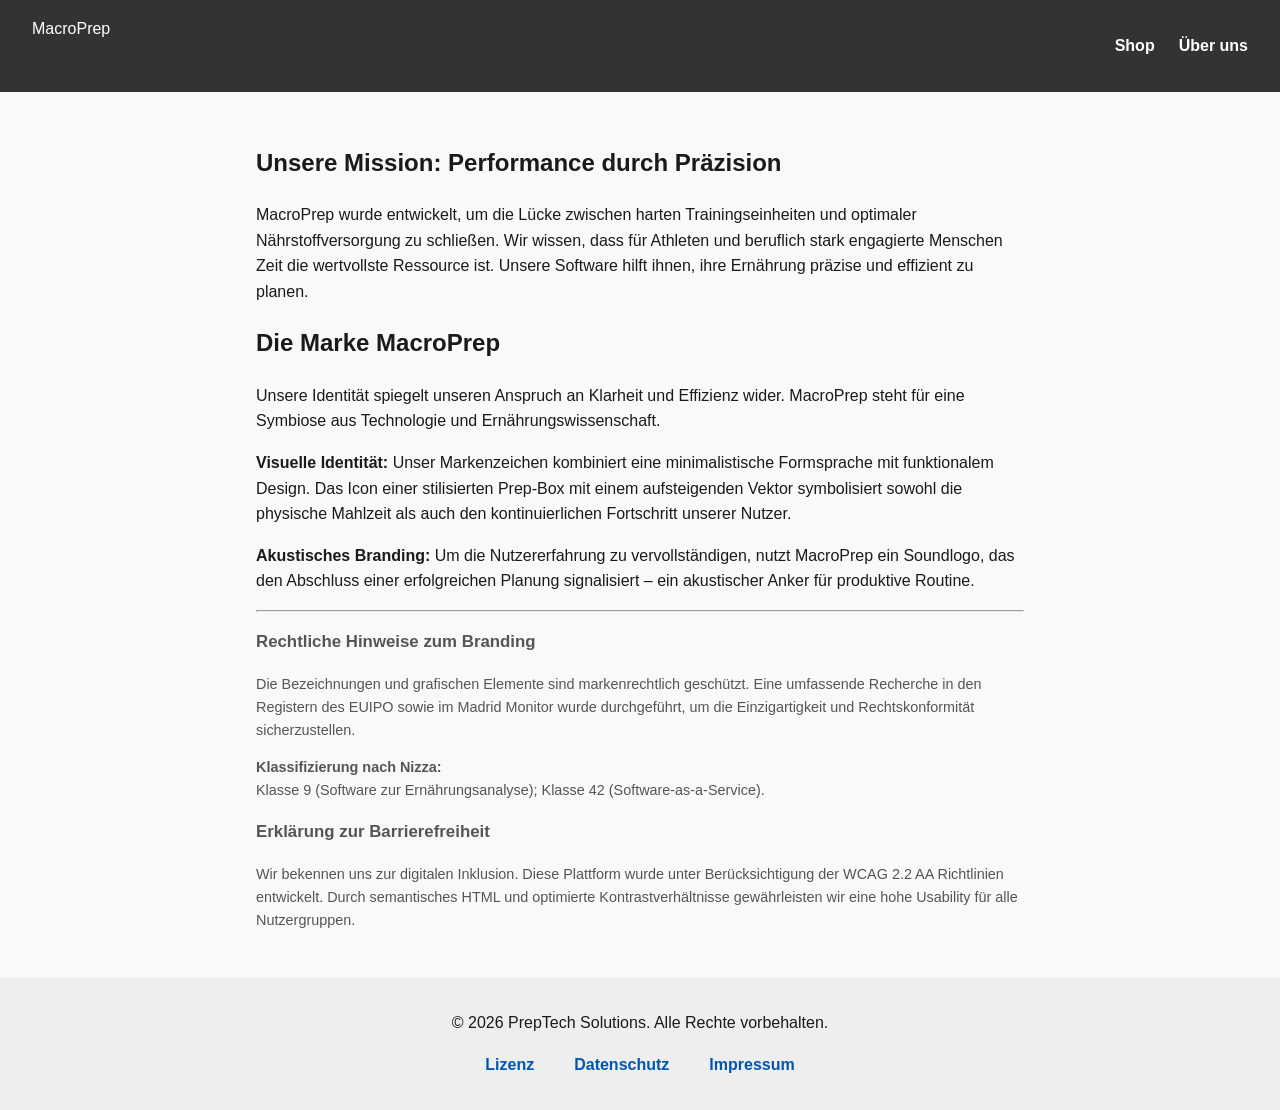
==== about.html @ b17c072b "added mockup and logo and updated lizenz and added about section" ====
<!DOCTYPE html>
<html lang="de">
<head>
    <meta charset="UTF-8">
    <meta name="viewport" content="width=device-width, initial-scale=1.0">
    <title>Über uns - MacroPrep</title>
    <link rel="stylesheet" href="style.css">
</head>
<body>
    <header>
        <div class="logo">MacroPrep</div>
        <nav>
            <ul>
                <li><a href="index.html">Shop</a></li>
                <li><a href="about.html">Über uns</a></li>
            </ul>
        </nav>
    </header>

    <main>
        <section>
            <h1>Unsere Mission: Performance durch Präzision</h1>
            <p>MacroPrep wurde entwickelt, um die Lücke zwischen harten Trainingseinheiten und optimaler Nährstoffversorgung zu schließen. Wir wissen, dass für Athleten und beruflich stark engagierte Menschen Zeit die wertvollste Ressource ist. Unsere Software hilft ihnen, ihre Ernährung präzise und effizient zu planen.</p>
        </section>

        <section>
            <h2>Die Marke MacroPrep</h2>
            <p>Unsere Identität spiegelt unseren Anspruch an Klarheit und Effizienz wider. MacroPrep steht für eine Symbiose aus Technologie und Ernährungswissenschaft.</p>
            
            <p><strong>Visuelle Identität:</strong> Unser Markenzeichen kombiniert eine minimalistische Formsprache mit funktionalem Design. Das Icon einer stilisierten Prep-Box mit einem aufsteigenden Vektor symbolisiert sowohl die physische Mahlzeit als auch den kontinuierlichen Fortschritt unserer Nutzer.</p>
            
            <p><strong>Akustisches Branding:</strong> Um die Nutzererfahrung zu vervollständigen, nutzt MacroPrep ein Soundlogo, das den Abschluss einer erfolgreichen Planung signalisiert – ein akustischer Anker für produktive Routine.</p>
        </section>

        <hr>

        <section style="font-size: 0.9rem; color: #555;">
            <h3>Rechtliche Hinweise zum Branding</h3>
            <p>Die Bezeichnungen und grafischen Elemente sind markenrechtlich geschützt. Eine umfassende Recherche in den Registern des EUIPO sowie im Madrid Monitor wurde durchgeführt, um die Einzigartigkeit und Rechtskonformität sicherzustellen.</p>
            <p><strong>Klassifizierung nach Nizza:</strong><br>
            Klasse 9 (Software zur Ernährungsanalyse); Klasse 42 (Software-as-a-Service).</p>
        </section>

        <section style="font-size: 0.9rem; color: #555;">
            <h3>Erklärung zur Barrierefreiheit</h3>
            <p>Wir bekennen uns zur digitalen Inklusion. Diese Plattform wurde unter Berücksichtigung der WCAG 2.2 AA Richtlinien entwickelt. Durch semantisches HTML und optimierte Kontrastverhältnisse gewährleisten wir eine hohe Usability für alle Nutzergruppen.</p>
        </section>
    </main>

    <footer>
        <p>&copy; 2026 PrepTech Solutions. Alle Rechte vorbehalten.</p>
        <nav>
            <ul>
                <li><a href="lizenz.html">Lizenz</a></li>
                <li><a href="datenschutz.html">Datenschutz</a></li>
                <li><a href="impressum.html">Impressum</a></li>
            </ul>
        </nav>
    </footer>
</body>
</html>
---- style.css ----
body {
    font-family: Arial, sans-serif;
    line-height: 1.6;
    color: #1a1a1a;
    background-color: #f9f9f9;
    margin: 0;
    padding: 0;
    display: flex;
    flex-direction: column;
    min-height: 100vh;
}

header {
    background-color: #333;
    color: #ffffff;
    padding: 1rem 2rem;
    display: flex;
    justify-content: space-between;
    align-items: center;
    position: sticky;
    top: 0;
    z-index: 100;
}

header .logo {
    height: 60px;
    width: auto;
    display: block;
}

nav ul {
    list-style-type: none;
    padding: 0;
    display: flex;
    gap: 1.5rem;
}

nav a {
    color: #ffffff;
    text-decoration: none;
    font-weight: bold;
}

nav a:hover {
    text-decoration: underline;
}

main {
    max-width: 800px;
    margin: 2rem auto;
    padding: 0 1rem;
    width: 100%;
    box-sizing: border-box;
    flex: 1;
}

.hero {
    text-align: center;
    margin-bottom: 3rem;
}

.product-mock {
    background: #ffffff;
    padding: 2rem;
    border: 1px solid #ddd;
    border-radius: 8px;
    text-align: center;
}

.product-img {
    max-width: 100%;
    height: auto;
    border: 1px solid #ccc;
    margin-bottom: 1rem;
}

button {
    background-color: #0056b3;
    color: #ffffff;
    border: none;
    padding: 10px 20px;
    font-size: 1rem;
    cursor: pointer;
    border-radius: 4px;
}

button:hover {
    background-color: #004494;
}

footer {
    text-align: center;
    padding: 1rem;
    background-color: #eeeeee;
    margin-top: auto
}

footer nav a {
    color: #0056b3;
    margin: 0 0.5rem;
}

footer nav ul {
    justify-content: center;
}
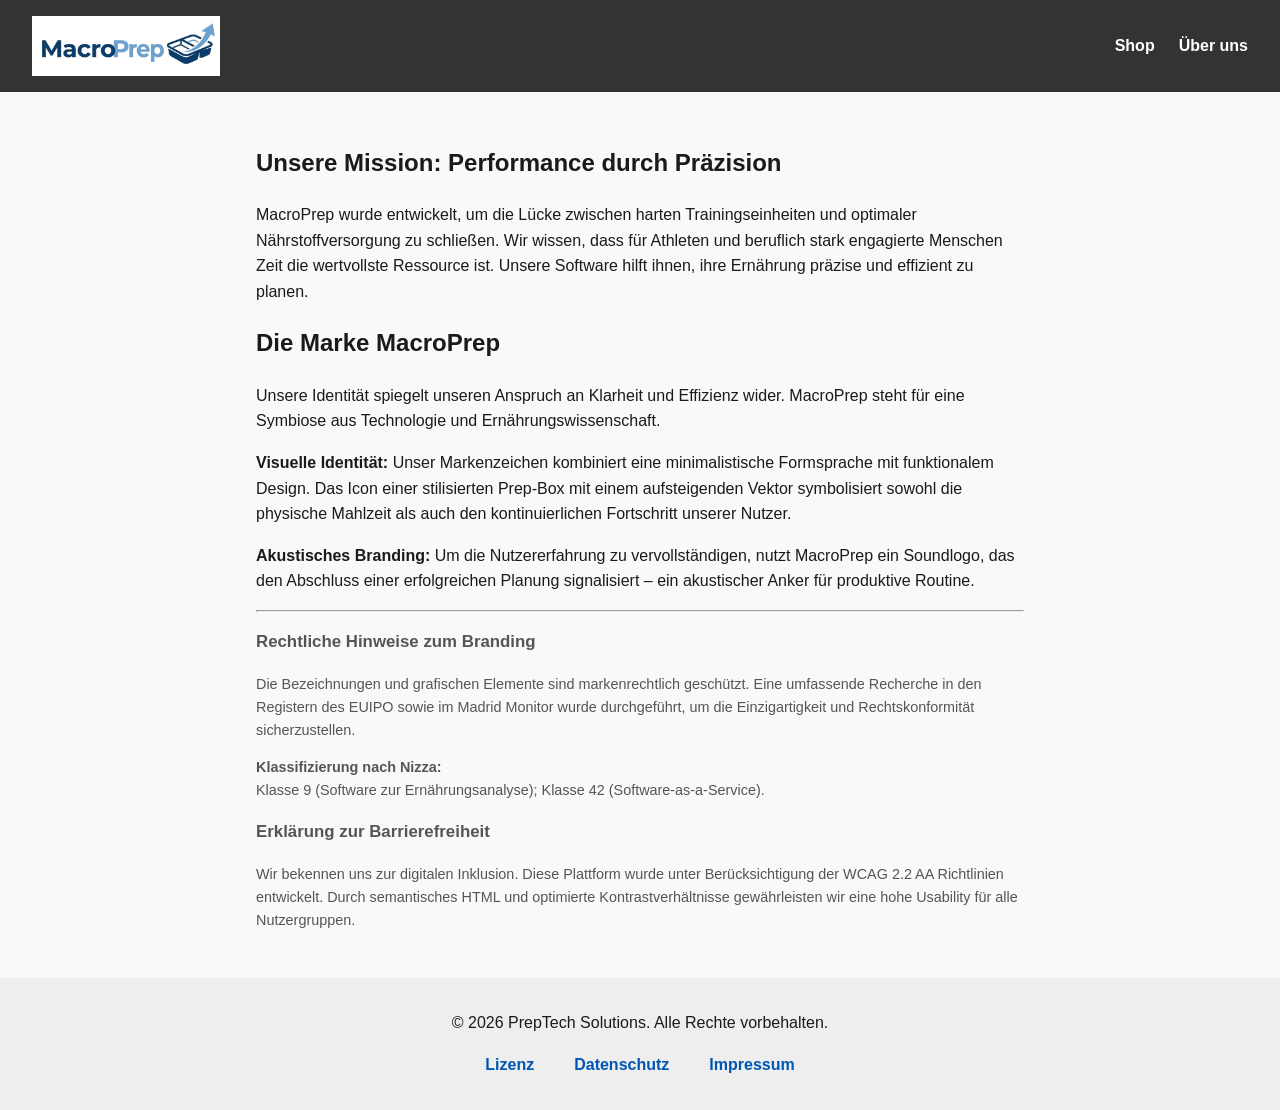
==== commit f298c6cd: "added the new logo everywhere" ====
--- a/about.html
+++ b/about.html
@@ -8,7 +8,9 @@
 </head>
 <body>
     <header>
-        <div class="logo">MacroPrep</div>
+        <a href="index.html">
+            <img class="logo" src="img/logo.png" alt="MacroPrep Logo">
+        </a>        
         <nav>
             <ul>
                 <li><a href="index.html">Shop</a></li>
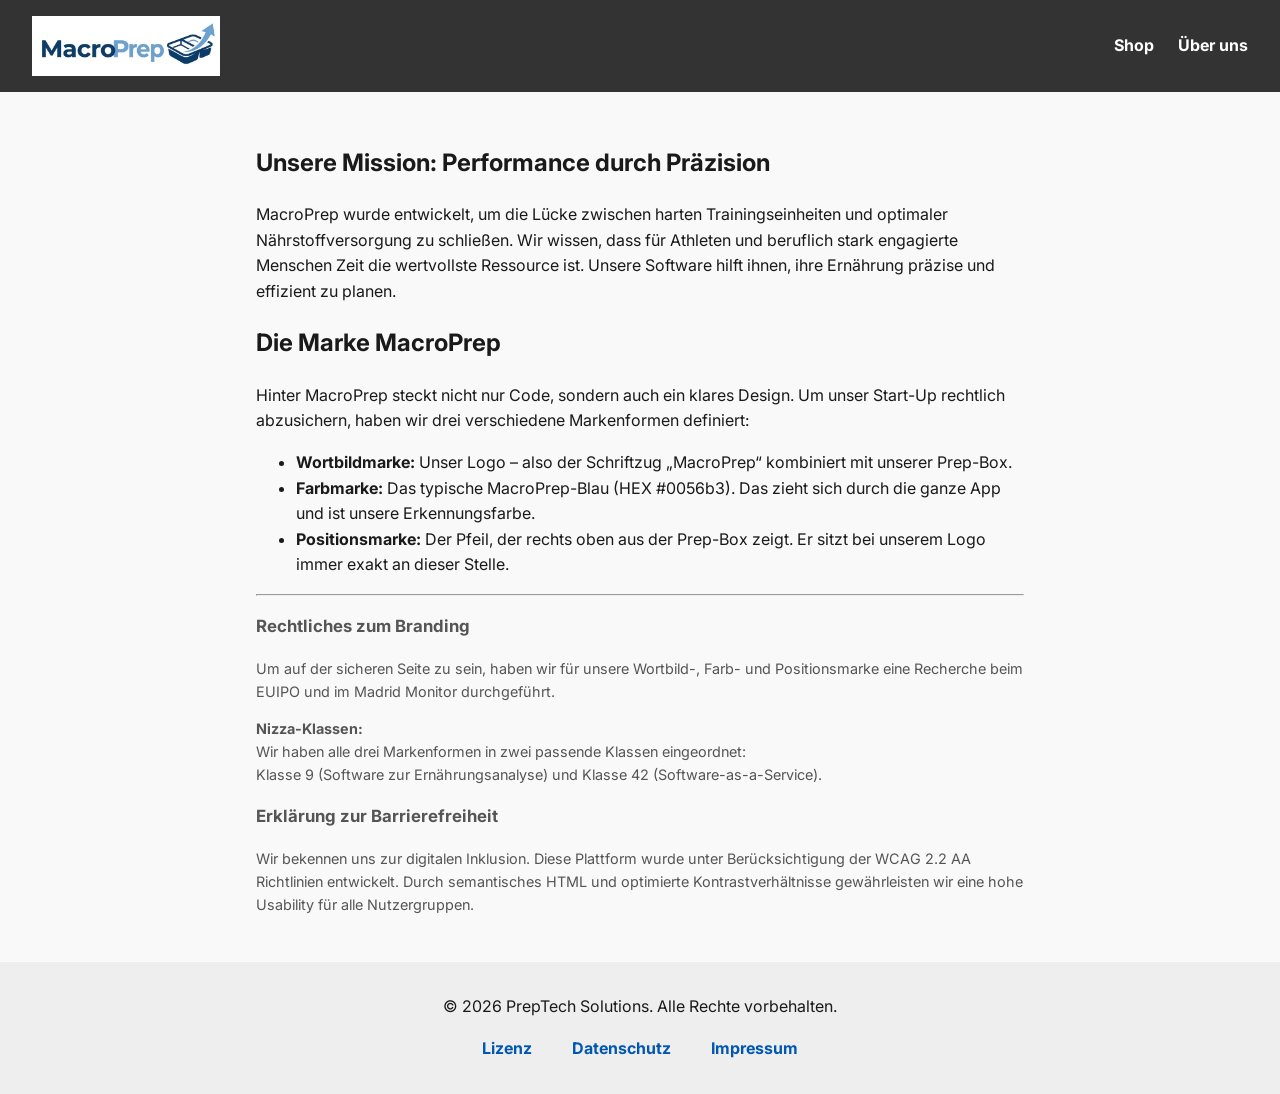
==== commit 36f3fd5f: "added "Markenformen"" ====
--- a/about.html
+++ b/about.html
@@ -27,20 +27,22 @@
 
         <section>
             <h2>Die Marke MacroPrep</h2>
-            <p>Unsere Identität spiegelt unseren Anspruch an Klarheit und Effizienz wider. MacroPrep steht für eine Symbiose aus Technologie und Ernährungswissenschaft.</p>
-            
-            <p><strong>Visuelle Identität:</strong> Unser Markenzeichen kombiniert eine minimalistische Formsprache mit funktionalem Design. Das Icon einer stilisierten Prep-Box mit einem aufsteigenden Vektor symbolisiert sowohl die physische Mahlzeit als auch den kontinuierlichen Fortschritt unserer Nutzer.</p>
-            
-            <p><strong>Akustisches Branding:</strong> Um die Nutzererfahrung zu vervollständigen, nutzt MacroPrep ein Soundlogo, das den Abschluss einer erfolgreichen Planung signalisiert – ein akustischer Anker für produktive Routine.</p>
+            <p>Hinter MacroPrep steckt nicht nur Code, sondern auch ein klares Design. Um unser Start-Up rechtlich abzusichern, haben wir drei verschiedene Markenformen definiert:</p>
+            <ul>
+                <li><strong>Wortbildmarke:</strong> Unser Logo – also der Schriftzug „MacroPrep“ kombiniert mit unserer Prep-Box.</li>
+                <li><strong>Farbmarke:</strong> Das typische MacroPrep-Blau (HEX #0056b3). Das zieht sich durch die ganze App und ist unsere Erkennungsfarbe.</li>
+                <li><strong>Positionsmarke:</strong> Der Pfeil, der rechts oben aus der Prep-Box zeigt. Er sitzt bei unserem Logo immer exakt an dieser Stelle.</li>
+            </ul>
         </section>
 
         <hr>
 
         <section style="font-size: 0.9rem; color: #555;">
-            <h3>Rechtliche Hinweise zum Branding</h3>
-            <p>Die Bezeichnungen und grafischen Elemente sind markenrechtlich geschützt. Eine umfassende Recherche in den Registern des EUIPO sowie im Madrid Monitor wurde durchgeführt, um die Einzigartigkeit und Rechtskonformität sicherzustellen.</p>
-            <p><strong>Klassifizierung nach Nizza:</strong><br>
-            Klasse 9 (Software zur Ernährungsanalyse); Klasse 42 (Software-as-a-Service).</p>
+            <h3>Rechtliches zum Branding</h3>
+            <p>Um auf der sicheren Seite zu sein, haben wir für unsere Wortbild-, Farb- und Positionsmarke eine Recherche beim EUIPO und im Madrid Monitor durchgeführt.</p>
+            <p><strong>Nizza-Klassen:</strong>
+                <br>Wir haben alle drei Markenformen in zwei passende Klassen eingeordnet:<br>
+                Klasse 9 (Software zur Ernährungsanalyse) und Klasse 42 (Software-as-a-Service).</p>
         </section>
 
         <section style="font-size: 0.9rem; color: #555;">
--- a/style.css
+++ b/style.css
@@ -1,5 +1,7 @@
+@import url('https://fonts.googleapis.com/css2?family=Inter:wght@400;700&display=swap');
+
 body {
-    font-family: Arial, sans-serif;
+    font-family: 'Inter', Arial, sans-serif;
     line-height: 1.6;
     color: #1a1a1a;
     background-color: #f9f9f9;
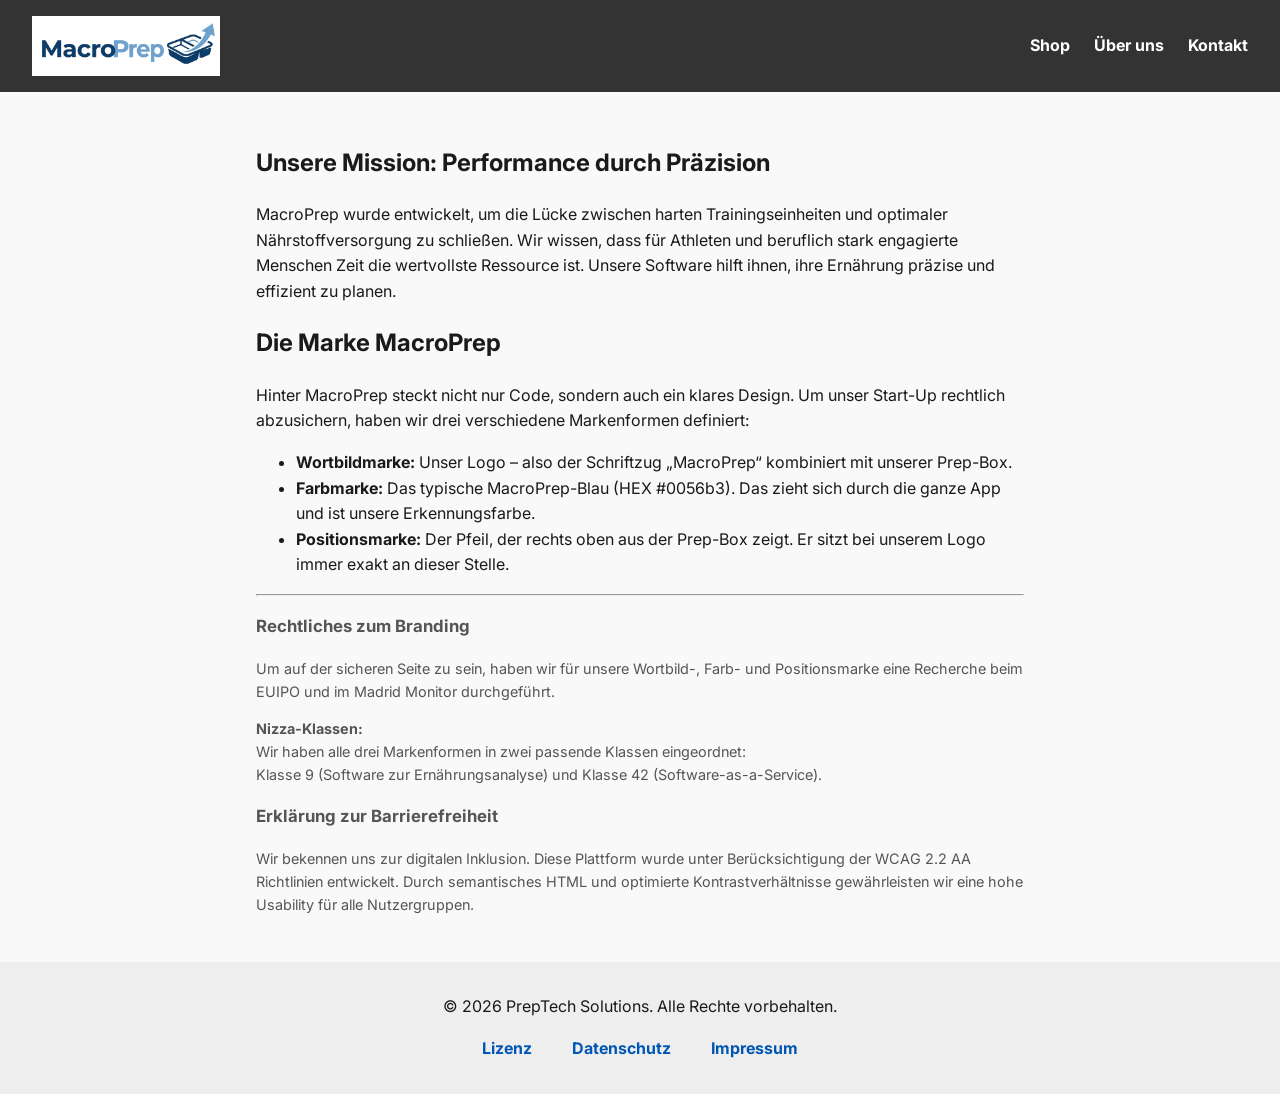
==== commit 65ef7684: "added "Kontaktformular"" ====
--- a/about.html
+++ b/about.html
@@ -15,6 +15,7 @@
             <ul>
                 <li><a href="index.html">Shop</a></li>
                 <li><a href="about.html">Über uns</a></li>
+                <li><a href="kontakt.html">Kontakt</a></li>
             </ul>
         </nav>
     </header>
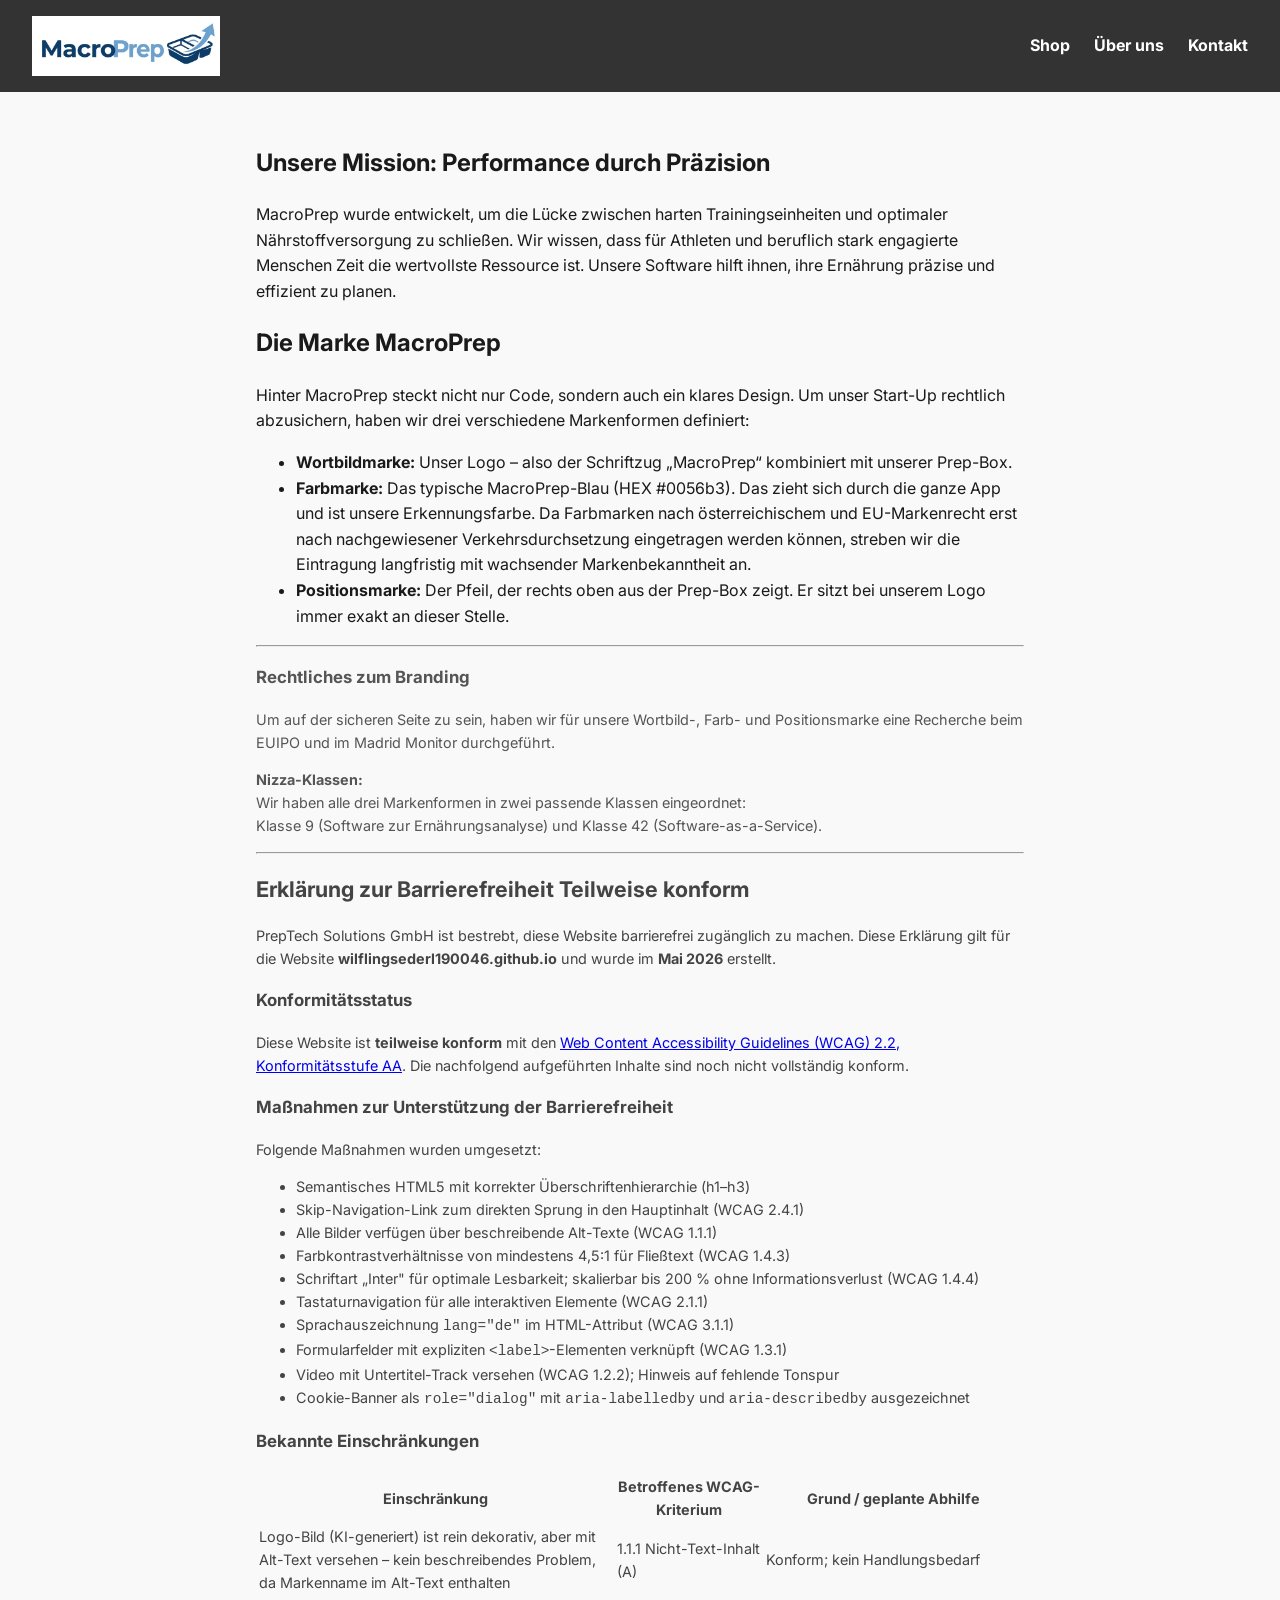
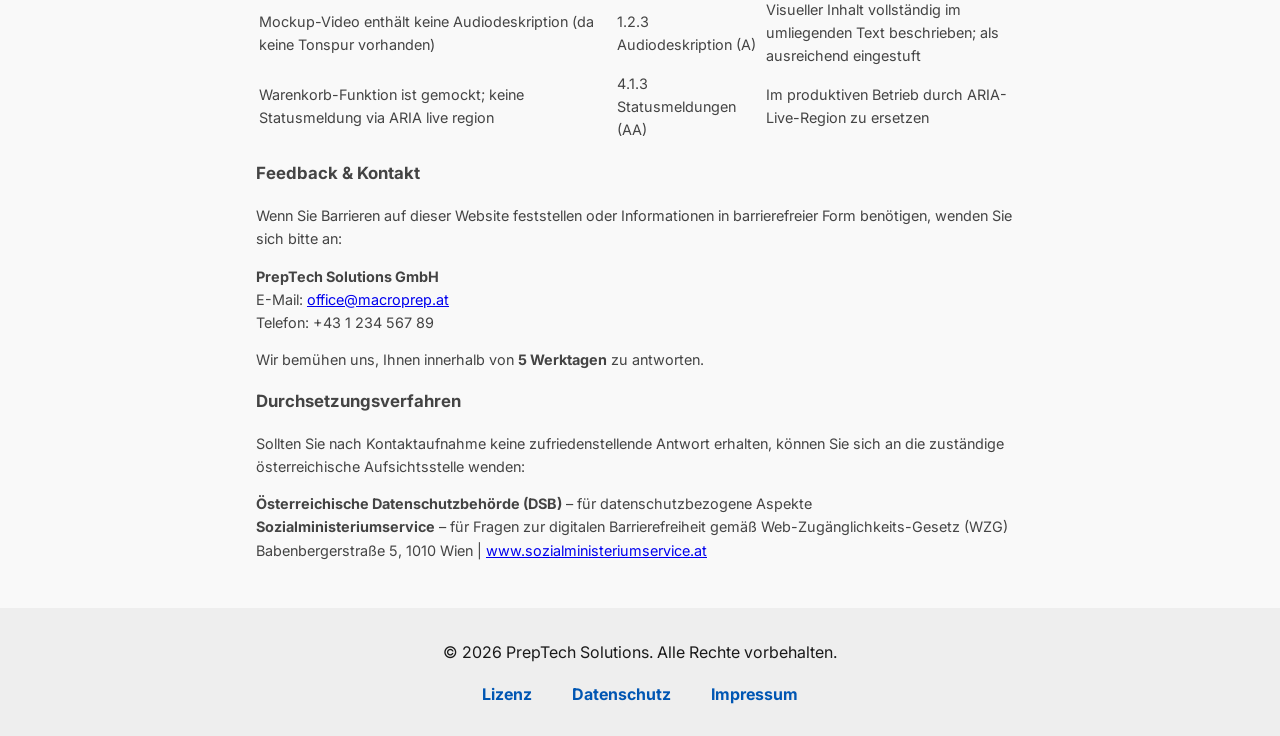
==== commit b436c125: "added correct cookies button and "Barrierefreiheit" overhaul" ====
--- a/about.html
+++ b/about.html
@@ -31,7 +31,7 @@
             <p>Hinter MacroPrep steckt nicht nur Code, sondern auch ein klares Design. Um unser Start-Up rechtlich abzusichern, haben wir drei verschiedene Markenformen definiert:</p>
             <ul>
                 <li><strong>Wortbildmarke:</strong> Unser Logo – also der Schriftzug „MacroPrep“ kombiniert mit unserer Prep-Box.</li>
-                <li><strong>Farbmarke:</strong> Das typische MacroPrep-Blau (HEX #0056b3). Das zieht sich durch die ganze App und ist unsere Erkennungsfarbe.</li>
+                <li><strong>Farbmarke:</strong> Das typische MacroPrep-Blau (HEX #0056b3). Das zieht sich durch die ganze App und ist unsere Erkennungsfarbe. Da Farbmarken nach österreichischem und EU-Markenrecht erst nach nachgewiesener Verkehrsdurchsetzung eingetragen werden können, streben wir die Eintragung langfristig mit wachsender Markenbekanntheit an.</li>
                 <li><strong>Positionsmarke:</strong> Der Pfeil, der rechts oben aus der Prep-Box zeigt. Er sitzt bei unserem Logo immer exakt an dieser Stelle.</li>
             </ul>
         </section>
@@ -46,9 +46,75 @@
                 Klasse 9 (Software zur Ernährungsanalyse) und Klasse 42 (Software-as-a-Service).</p>
         </section>
 
-        <section style="font-size: 0.9rem; color: #555;">
-            <h3>Erklärung zur Barrierefreiheit</h3>
-            <p>Wir bekennen uns zur digitalen Inklusion. Diese Plattform wurde unter Berücksichtigung der WCAG 2.2 AA Richtlinien entwickelt. Durch semantisches HTML und optimierte Kontrastverhältnisse gewährleisten wir eine hohe Usability für alle Nutzergruppen.</p>
+        <hr>
+
+        <section id="barrierefreiheit" style="font-size: 0.9rem; color: #444;">
+            <h2>Erklärung zur Barrierefreiheit <span class="status-badge">Teilweise konform</span></h2>
+
+            <p>PrepTech Solutions GmbH ist bestrebt, diese Website barrierefrei zugänglich zu machen. Diese Erklärung gilt für die Website <strong>wilflingsederl190046.github.io</strong> und wurde im <strong>Mai 2026</strong> erstellt.</p>
+
+            <h3>Konformitätsstatus</h3>
+            <p>Diese Website ist <strong>teilweise konform</strong> mit den <a href="https://www.w3.org/TR/WCAG22/" target="_blank" rel="noopener">Web Content Accessibility Guidelines (WCAG) 2.2, Konformitätsstufe AA</a>. Die nachfolgend aufgeführten Inhalte sind noch nicht vollständig konform.</p>
+
+            <h3>Maßnahmen zur Unterstützung der Barrierefreiheit</h3>
+            <p>Folgende Maßnahmen wurden umgesetzt:</p>
+            <ul>
+                <li>Semantisches HTML5 mit korrekter Überschriftenhierarchie (h1–h3)</li>
+                <li>Skip-Navigation-Link zum direkten Sprung in den Hauptinhalt (WCAG 2.4.1)</li>
+                <li>Alle Bilder verfügen über beschreibende Alt-Texte (WCAG 1.1.1)</li>
+                <li>Farbkontrastverhältnisse von mindestens 4,5:1 für Fließtext (WCAG 1.4.3)</li>
+                <li>Schriftart „Inter" für optimale Lesbarkeit; skalierbar bis 200 % ohne Informationsverlust (WCAG 1.4.4)</li>
+                <li>Tastaturnavigation für alle interaktiven Elemente (WCAG 2.1.1)</li>
+                <li>Sprachauszeichnung <code>lang="de"</code> im HTML-Attribut (WCAG 3.1.1)</li>
+                <li>Formularfelder mit expliziten <code>&lt;label&gt;</code>-Elementen verknüpft (WCAG 1.3.1)</li>
+                <li>Video mit Untertitel-Track versehen (WCAG 1.2.2); Hinweis auf fehlende Tonspur</li>
+                <li>Cookie-Banner als <code>role="dialog"</code> mit <code>aria-labelledby</code> und <code>aria-describedby</code> ausgezeichnet</li>
+            </ul>
+
+            <h3>Bekannte Einschränkungen</h3>
+            <table class="barrier-table">
+                <thead>
+                    <tr>
+                        <th>Einschränkung</th>
+                        <th>Betroffenes WCAG-Kriterium</th>
+                        <th>Grund / geplante Abhilfe</th>
+                    </tr>
+                </thead>
+                <tbody>
+                    <tr>
+                        <td>Logo-Bild (KI-generiert) ist rein dekorativ, aber mit Alt-Text versehen – kein beschreibendes Problem, da Markenname im Alt-Text enthalten</td>
+                        <td>1.1.1 Nicht-Text-Inhalt (A)</td>
+                        <td>Konform; kein Handlungsbedarf</td>
+                    </tr>
+                    <tr>
+                        <td>Mockup-Video enthält keine Audiodeskription (da keine Tonspur vorhanden)</td>
+                        <td>1.2.3 Audiodeskription (A)</td>
+                        <td>Visueller Inhalt vollständig im umliegenden Text beschrieben; als ausreichend eingestuft</td>
+                    </tr>
+                    <tr>
+                        <td>Warenkorb-Funktion ist gemockt; keine Statusmeldung via ARIA live region</td>
+                        <td>4.1.3 Statusmeldungen (AA)</td>
+                        <td>Im produktiven Betrieb durch ARIA-Live-Region zu ersetzen</td>
+                    </tr>
+                </tbody>
+            </table>
+
+            <h3>Feedback & Kontakt</h3>
+            <p>Wenn Sie Barrieren auf dieser Website feststellen oder Informationen in barrierefreier Form benötigen, wenden Sie sich bitte an:</p>
+            <p>
+                <strong>PrepTech Solutions GmbH</strong><br>
+                E-Mail: <a href="mailto:office@macroprep.at">office@macroprep.at</a><br>
+                Telefon: +43 1 234 567 89
+            </p>
+            <p>Wir bemühen uns, Ihnen innerhalb von <strong>5 Werktagen</strong> zu antworten.</p>
+
+            <h3>Durchsetzungsverfahren</h3>
+            <p>Sollten Sie nach Kontaktaufnahme keine zufriedenstellende Antwort erhalten, können Sie sich an die zuständige österreichische Aufsichtsstelle wenden:</p>
+            <p>
+                <strong>Österreichische Datenschutzbehörde (DSB)</strong> – für datenschutzbezogene Aspekte<br>
+                <strong>Sozialministeriumservice</strong> – für Fragen zur digitalen Barrierefreiheit gemäß Web-Zugänglichkeits-Gesetz (WZG)<br>
+                Babenbergerstraße 5, 1010 Wien | <a href="https://www.sozialministeriumservice.at" target="_blank" rel="noopener">www.sozialministeriumservice.at</a>
+            </p>
         </section>
     </main>
 
--- a/style.css
+++ b/style.css
@@ -104,4 +104,109 @@
 
 footer nav ul {
     justify-content: center;
+}
+
+.skip-link {
+    position: absolute;
+    top: -100px;
+    left: 1rem;
+    background: #0056b3;
+    color: #fff;
+    padding: 0.6rem 1rem;
+    border-radius: 0 0 4px 4px;
+    font-weight: bold;
+    z-index: 9999;
+    text-decoration: none;
+    transition: top 0.2s;
+}
+
+.skip-link:focus {
+    top: 0;
+}
+
+#cookie-banner {
+    position: fixed;
+    bottom: 0;
+    left: 0;
+    width: 100%;
+    background: #222;
+    color: #fff;
+    padding: 1rem 2rem;
+    display: flex;
+    flex-wrap: wrap;
+    align-items: center;
+    justify-content: space-between;
+    gap: 1rem;
+    font-size: 0.85rem;
+    z-index: 9998;
+    box-sizing: border-box;
+}
+
+#cookie-banner p {
+    margin: 0;
+    flex: 1 1 300px;
+}
+
+.cookie-actions {
+    display: flex;
+    gap: 0.75rem;
+    flex-wrap: wrap;
+}
+
+.btn-accept {
+    background-color: #0056b3;
+    color: #fff;
+    border: 2px solid #0056b3;
+    padding: 8px 18px;
+    font-size: 0.85rem;
+    border-radius: 4px;
+    cursor: pointer;
+    font-weight: bold;
+}
+
+.btn-accept:hover { 
+    background-color: #004494; 
+    border-color: #004494;
+}
+
+.btn-reject {
+    background-color: transparent;
+    color: #fff;
+    border: 2px solid #fff;
+    padding: 8px 18px;
+    font-size: 0.85rem;
+    border-radius: 4px;
+    cursor: pointer;
+    font-weight: bold;
+}
+
+.btn-reject:hover {
+     background-color: #444;
+}
+
+.btn-settings {
+    background: none;
+    color: #aad4ff;
+    border: none;
+    font-size: 0.8rem;
+    cursor: pointer;
+    text-decoration: underline;
+    padding: 8px 4px;
+}
+
+.skip-link {
+    position: absolute;
+    top: -100px;
+    left: 1rem;
+    background: #0056b3;
+    color: #fff;
+    padding: 0.6rem 1rem;
+    border-radius: 0 0 4px 4px;
+    font-weight: bold;
+    z-index: 9999;
+    text-decoration: none;
+    transition: top 0.2s;
+}
+.skip-link:focus {
+    top: 0;
 }
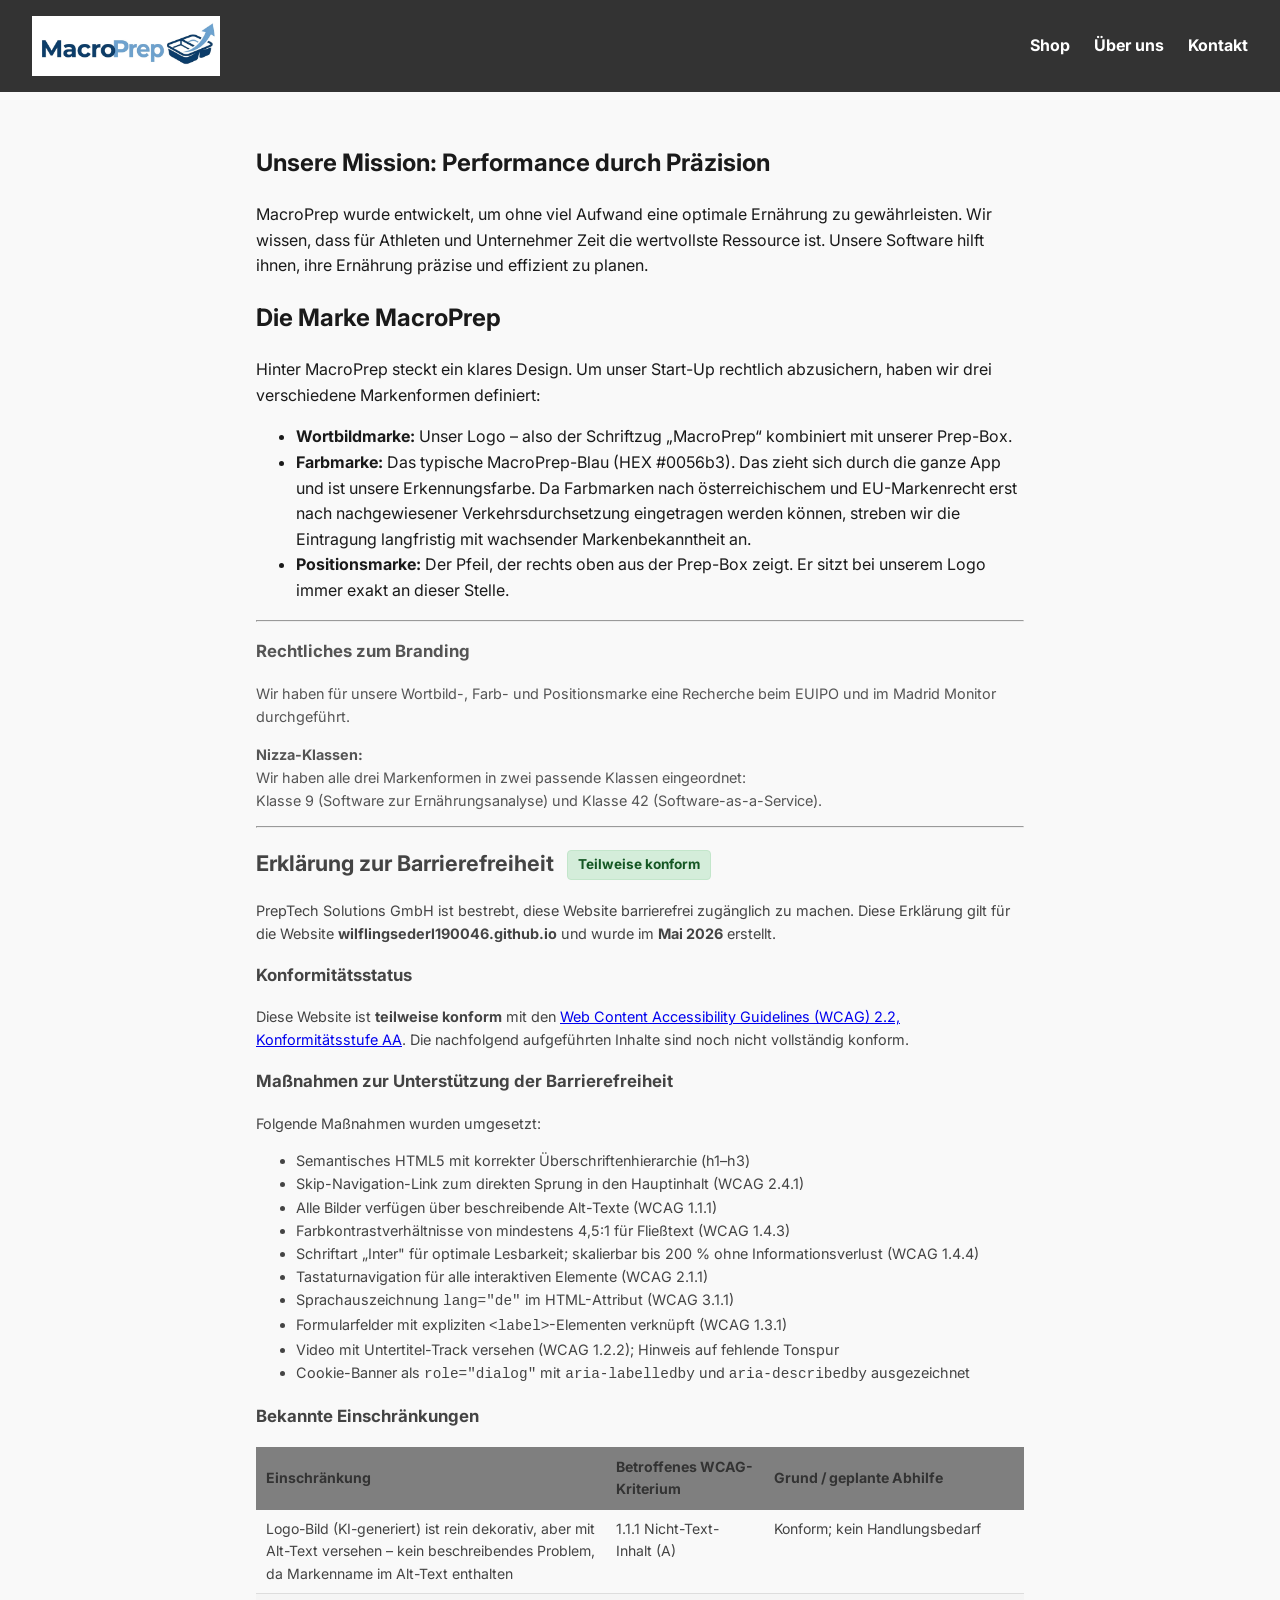
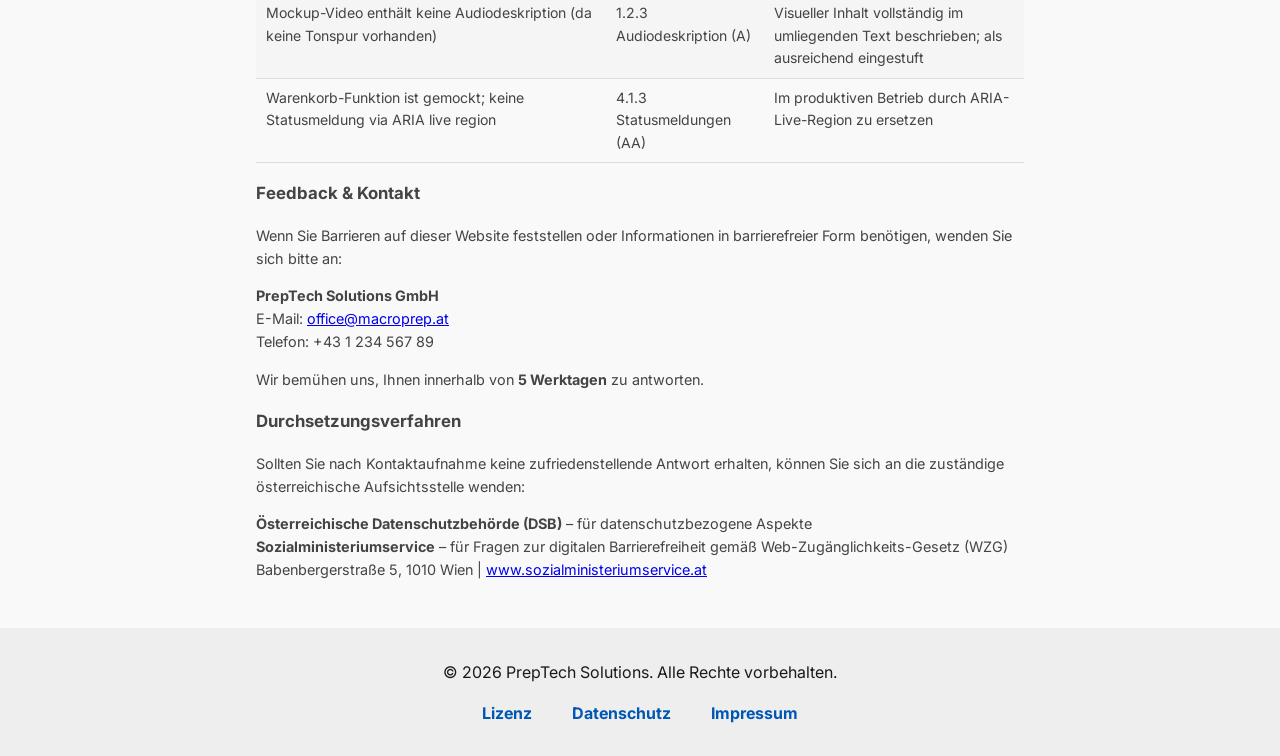
==== commit a571f19a: "last changes" ====
--- a/about.html
+++ b/about.html
@@ -7,6 +7,9 @@
     <link rel="stylesheet" href="style.css">
 </head>
 <body>
+
+    <a class="skip-link" href="#main-content">Zum Hauptinhalt springen</a>
+
     <header>
         <a href="index.html">
             <img class="logo" src="img/logo.png" alt="MacroPrep Logo">
@@ -20,15 +23,15 @@
         </nav>
     </header>
 
-    <main>
+    <main id="main-content">
         <section>
             <h1>Unsere Mission: Performance durch Präzision</h1>
-            <p>MacroPrep wurde entwickelt, um die Lücke zwischen harten Trainingseinheiten und optimaler Nährstoffversorgung zu schließen. Wir wissen, dass für Athleten und beruflich stark engagierte Menschen Zeit die wertvollste Ressource ist. Unsere Software hilft ihnen, ihre Ernährung präzise und effizient zu planen.</p>
+            <p>MacroPrep wurde entwickelt, um ohne viel Aufwand eine optimale Ernährung zu gewährleisten. Wir wissen, dass für Athleten und Unternehmer Zeit die wertvollste Ressource ist. Unsere Software hilft ihnen, ihre Ernährung präzise und effizient zu planen.</p>
         </section>
 
         <section>
             <h2>Die Marke MacroPrep</h2>
-            <p>Hinter MacroPrep steckt nicht nur Code, sondern auch ein klares Design. Um unser Start-Up rechtlich abzusichern, haben wir drei verschiedene Markenformen definiert:</p>
+            <p>Hinter MacroPrep steckt ein klares Design. Um unser Start-Up rechtlich abzusichern, haben wir drei verschiedene Markenformen definiert:</p>
             <ul>
                 <li><strong>Wortbildmarke:</strong> Unser Logo – also der Schriftzug „MacroPrep“ kombiniert mit unserer Prep-Box.</li>
                 <li><strong>Farbmarke:</strong> Das typische MacroPrep-Blau (HEX #0056b3). Das zieht sich durch die ganze App und ist unsere Erkennungsfarbe. Da Farbmarken nach österreichischem und EU-Markenrecht erst nach nachgewiesener Verkehrsdurchsetzung eingetragen werden können, streben wir die Eintragung langfristig mit wachsender Markenbekanntheit an.</li>
@@ -40,7 +43,7 @@
 
         <section style="font-size: 0.9rem; color: #555;">
             <h3>Rechtliches zum Branding</h3>
-            <p>Um auf der sicheren Seite zu sein, haben wir für unsere Wortbild-, Farb- und Positionsmarke eine Recherche beim EUIPO und im Madrid Monitor durchgeführt.</p>
+            <p>Wir haben für unsere Wortbild-, Farb- und Positionsmarke eine Recherche beim EUIPO und im Madrid Monitor durchgeführt.</p>
             <p><strong>Nizza-Klassen:</strong>
                 <br>Wir haben alle drei Markenformen in zwei passende Klassen eingeordnet:<br>
                 Klasse 9 (Software zur Ernährungsanalyse) und Klasse 42 (Software-as-a-Service).</p>
--- a/style.css
+++ b/style.css
@@ -1,3 +1,4 @@
+/* Wenn man es nicht mockt, dann würde man erst die Schriftart laden, nachdem die Cookies akzeptiert wurden */
 @import url('https://fonts.googleapis.com/css2?family=Inter:wght@400;700&display=swap');
 
 body {
@@ -12,6 +13,23 @@
     min-height: 100vh;
 }
 
+.skip-link {
+    position: absolute;
+    top: -100px;
+    left: 1rem;
+    background: #0056b3;
+    color: #fff;
+    padding: 0.6rem 1rem;
+    border-radius: 0 0 4px 4px;
+    font-weight: bold;
+    z-index: 9999;
+    text-decoration: none;
+    transition: top 0.2s;
+}
+.skip-link:focus {
+    top: 0;
+}
+
 header {
     background-color: #333;
     color: #ffffff;
@@ -90,40 +108,6 @@
     background-color: #004494;
 }
 
-footer {
-    text-align: center;
-    padding: 1rem;
-    background-color: #eeeeee;
-    margin-top: auto
-}
-
-footer nav a {
-    color: #0056b3;
-    margin: 0 0.5rem;
-}
-
-footer nav ul {
-    justify-content: center;
-}
-
-.skip-link {
-    position: absolute;
-    top: -100px;
-    left: 1rem;
-    background: #0056b3;
-    color: #fff;
-    padding: 0.6rem 1rem;
-    border-radius: 0 0 4px 4px;
-    font-weight: bold;
-    z-index: 9999;
-    text-decoration: none;
-    transition: top 0.2s;
-}
-
-.skip-link:focus {
-    top: 0;
-}
-
 #cookie-banner {
     position: fixed;
     bottom: 0;
@@ -151,6 +135,7 @@
     display: flex;
     gap: 0.75rem;
     flex-wrap: wrap;
+    align-items: center;
 }
 
 .btn-accept {
@@ -163,9 +148,8 @@
     cursor: pointer;
     font-weight: bold;
 }
-
-.btn-accept:hover { 
-    background-color: #004494; 
+.btn-accept:hover {
+    background-color: #004494;
     border-color: #004494;
 }
 
@@ -179,9 +163,8 @@
     cursor: pointer;
     font-weight: bold;
 }
-
 .btn-reject:hover {
-     background-color: #444;
+    background-color: #444;
 }
 
 .btn-settings {
@@ -194,19 +177,71 @@
     padding: 8px 4px;
 }
 
-.skip-link {
-    position: absolute;
-    top: -100px;
-    left: 1rem;
-    background: #0056b3;
-    color: #fff;
-    padding: 0.6rem 1rem;
-    border-radius: 0 0 4px 4px;
-    font-weight: bold;
-    z-index: 9999;
-    text-decoration: none;
-    transition: top 0.2s;
-}
-.skip-link:focus {
-    top: 0;
+.status-badge {
+    display: inline-block;
+    background: #d4edda;
+    color: #155724;
+    border: 1px solid #c3e6cb;
+    border-radius: 4px;
+    padding: 3px 10px;
+    font-size: 0.85rem;
+    font-weight: bold;
+    margin-left: 0.5rem;
+    vertical-align: middle;
+}
+
+.barrier-table {
+    width: 100%;
+    border-collapse: collapse;
+    font-size: 0.88rem;
+    margin: 1rem 0;
+}
+.barrier-table th {
+    background-color: #7f7f7f;
+    color: #333;
+    padding: 9px 10px;
+    text-align: left;
+}
+.barrier-table td {
+    padding: 8px 10px;
+    border-bottom: 1px solid #ddd;
+    vertical-align: top;
+}
+.barrier-table tr:nth-child(even) td {
+    background: #f5f5f5;
+}
+
+.impressum-box {
+    background: #fff;
+    border: 1px solid #ddd;
+    border-radius: 6px;
+    padding: 1.2rem 1.5rem;
+    margin: 0.5rem 0 1.5rem 0;
+}
+.impressum-box p {
+    margin: 0.3rem 0;
+}
+
+.legal-ref {
+    font-size: 0.8rem;
+    color: #888;
+    margin-top: 0.2rem;
+    margin-bottom: 0.8rem;
+    display: block;
+}
+
+footer {
+    text-align: center;
+    padding: 1rem;
+    background-color: #eeeeee;
+    margin-top: auto;
+}
+
+footer nav a {
+    color: #0056b3;
+    margin: 0 0.5rem;
+}
+
+footer nav ul {
+    justify-content: center;
 }
